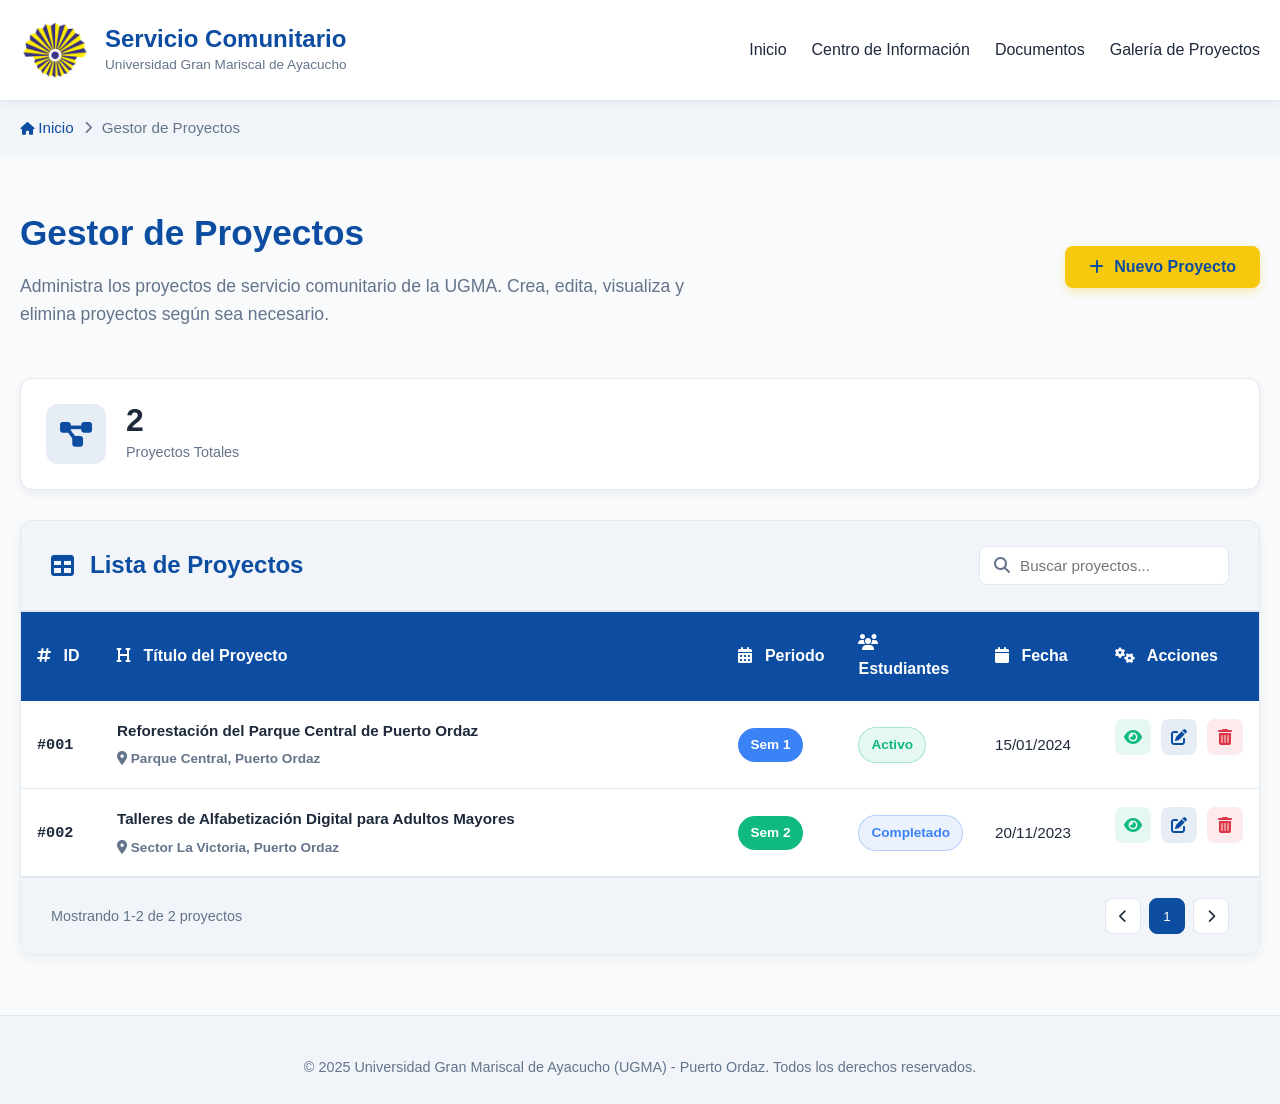
==== views/dashboard.html @ 701e0dde "feat: agregar páginas principales de la aplicación (documentos, proyectos, información, inicio de se" ====
<!DOCTYPE html>
<html lang="es">
<head>
    <meta charset="UTF-8">
    <meta name="viewport" content="width=device-width, initial-scale=1.0">
    
    <link rel="stylesheet" href="https://cdnjs.cloudflare.com/ajax/libs/font-awesome/6.4.0/css/all.min.css">
    <link rel="stylesheet" href="../styles/pages/dashboard.css">

    <link rel="icon" type="image/png" href="../public/ugma-logo.png"/>

    <title>Gestor de Proyectos - Servicio Comunitario UGMA</title>
</head>
<body>
    <!-- Header & Navigation -->
    <header>
        <div class="container">
            <div class="header-content">
                <div class="logo-section">
                    <div class="logo">
                        <img src="../public/ugma-logo.png" alt="UGMA Logo">
                    </div>

                    <div class="header-title">
                        <h1>Servicio Comunitario</h1>
                        <p>Universidad Gran Mariscal de Ayacucho</p>
                    </div>
                </div>
                
                <button class="mobile-menu-btn" id="mobileMenuBtn">
                    <i class="fas fa-bars"></i>
                </button>
                
                <nav id="mainNav">
                    <ul>
                        <li><a href="index.html">Inicio</a></li>
                        <li><a href="information.html">Centro de Información</a></li>
                        <li><a href="documents.html" class="active">Documentos</a></li>
                        <li><a href="projects.html">Galería de Proyectos</a></li>
                    </ul>
                </nav>
            </div>
        </div>
    </header>

    <!-- Breadcrumb -->
    <section class="breadcrumb">
        <div class="container">
            <div class="breadcrumb-content">
                <a href="index.html"><i class="fas fa-home"></i> Inicio</a>
                <i class="fas fa-chevron-right"></i>
                <span>Gestor de Proyectos</span>
            </div>
        </div>
    </section>

    <!-- Main Content -->
    <div class="container">
        <!-- Page Header -->
        <div class="page-header">
            <div class="page-title">
                <h1>Gestor de Proyectos</h1>
                <p>Administra los proyectos de servicio comunitario de la UGMA. Crea, edita, visualiza y elimina proyectos según sea necesario.</p>
            </div>
            <div>
                <button class="btn btn-primary" id="newProjectBtn">
                    <i class="fas fa-plus"></i> Nuevo Proyecto
                </button>
            </div>
        </div>

        <!-- Stats Cards -->
        <div class="stats-cards">
            <div class="stat-card">
                <div class="stat-icon total">
                    <i class="fas fa-project-diagram"></i>
                </div>
                <div class="stat-info">
                    <h3 id="totalProjects">0</h3>
                    <p>Proyectos Totales</p>
                </div>
            </div>
        </div>

        <!-- Data Table -->
        <div class="data-table-container">
            <!-- Table Header -->
            <div class="table-header">
                <div class="table-title">
                    <i class="fas fa-table"></i>
                    <h2>Lista de Proyectos</h2>
                </div>
                
                <div class="table-actions">
                    <div class="search-box">
                        <i class="fas fa-search search-icon"></i>
                        <input type="text" class="search-input" id="searchInput" placeholder="Buscar proyectos...">
                    </div>
                </div>
            </div>
            
            <!-- Table -->
            <div class="table-responsive">
                <table class="projects-table">
                    <thead>
                        <tr>
                            <th width="80px"><i class="fas fa-hashtag"></i> ID</th>
                            <th><i class="fas fa-heading"></i> Título del Proyecto</th>
                            <th width="120px"><i class="fas fa-calendar-alt"></i> Periodo</th>
                            <th width="120px"><i class="fas fa-users"></i> Estudiantes</th>
                            <th width="120px"><i class="fas fa-calendar"></i> Fecha</th>
                            <th width="150px"><i class="fas fa-cogs"></i> Acciones</th>
                        </tr>
                    </thead>
                    <tbody id="projectsTableBody">
                        <!-- Los proyectos se cargarán dinámicamente -->
                    </tbody>
                </table>
            </div>
            
            <!-- Empty State -->
            <div class="empty-state" id="emptyState" style="display: none;">
                <i class="fas fa-project-diagram"></i>
                <h3>No hay proyectos registrados</h3>
                <p>Comienza creando tu primer proyecto de servicio comunitario haciendo clic en el botón "Nuevo Proyecto".</p>
                <button class="btn btn-primary" id="createFirstProjectBtn">
                    <i class="fas fa-plus"></i> Crear Primer Proyecto
                </button>
            </div>
            
            <!-- Table Footer -->
            <div class="table-footer">
                <div class="pagination-info" id="paginationInfo">
                    Mostrando 0 de 0 proyectos
                </div>
                
                <div class="pagination" id="pagination">
                    <!-- Los botones de paginación se generarán dinámicamente -->
                </div>
            </div>
        </div>
    </div>

    <!-- Modal para eliminar proyecto -->
    <div class="modal" id="deleteModal">
        <div class="modal-content">
            <div class="modal-header">
                <h3><i class="fas fa-trash-alt"></i> Confirmar Eliminación</h3>
                <button class="modal-close" id="closeDeleteModal">&times;</button>
            </div>
            
            <div class="modal-body">
                <p class="modal-message" id="deleteModalMessage">
                    ¿Está seguro que desea eliminar el proyecto "<span id="deleteProjectTitle"></span>"?
                </p>
                <p style="color: var(--accent-red); font-weight: 500; margin-top: 15px;">
                    <i class="fas fa-exclamation-triangle"></i> Advertencia: Esta acción eliminará permanentemente el proyecto y todas sus evidencias fotográficas asociadas. No se puede deshacer.
                </p>
            </div>
            
            <div class="modal-actions">
                <button class="btn btn-outline" id="cancelDeleteBtn">Cancelar</button>
                <button class="btn btn-danger" id="confirmDeleteBtn">
                    <i class="fas fa-trash-alt"></i> Eliminar Proyecto
                </button>
            </div>
        </div>
    </div>

    <!-- Modal mejorado para nuevo/editar proyecto -->
    <div class="modal" id="projectModal">
        <div class="modal-content">
            <div class="modal-header">
                <h3><i class="fas fa-edit"></i> <span id="modalTitle">Nuevo Proyecto</span></h3>
                <button class="modal-close" id="closeProjectModal">&times;</button>
            </div>
            
            <div class="steps-indicator">
                <div class="step active" data-step="1">
                    <div class="step-icon">1</div>
                    <div class="step-label">Información Básica</div>
                </div>
                <div class="step" data-step="2">
                    <div class="step-icon">2</div>
                    <div class="step-label">Miembros</div>
                </div>
                <div class="step" data-step="3">
                    <div class="step-icon">3</div>
                    <div class="step-label">Archivos</div>
                </div>
            </div>
            
            <div class="modal-body">
                <form id="projectForm">
                    <!-- Paso 1: Información básica -->
                    <div class="step-content active" data-step="1">
                        <h3 class="step-title"><i class="fas fa-info-circle"></i> Información del Proyecto</h3>
                        <p class="step-description">Complete la información básica del proyecto de servicio comunitario.</p>
                        
                        <div class="form-group">
                            <label for="projectTitle" class="required">Título del Proyecto</label>
                            <input type="text" class="form-control" id="projectTitle" placeholder="Ej: Reforestación del Parque Central" required>
                        </div>
                        
                        <div class="form-group">
                            <label for="projectDescription" class="required">Descripción</label>
                            <textarea class="form-control" id="projectDescription" placeholder="Describa los objetivos, actividades y beneficiarios del proyecto..." rows="4" required></textarea>
                        </div>
                        
                        <div class="form-row">
                            <div class="form-group">
                                <label for="academicTutor" class="required">Tutor Académico</label>
                                <input type="text" class="form-control" id="academicTutor" placeholder="Nombre del tutor académico" required>
                            </div>
                            
                            <div class="form-group">
                                <label for="industrialTutor">Tutor Industrial (opcional)</label>
                                <input type="text" class="form-control" id="industrialTutor" placeholder="Nombre del tutor industrial">
                            </div>
                        </div>
                        
                        <div class="form-row">
                            <div class="form-group">
                                <label for="projectPeriod" class="required">Periodo Académico</label>
                                <select class="form-control" id="projectPeriod" required>
                                    <option value="">Seleccione un periodo</option>
                                    <option value="2025-I">2025-I</option>
                                    <option value="2024-II">2024-II</option>
                                    <option value="2024-I">2024-I</option>
                                    <option value="2023-II">2023-II</option>
                                </select>
                            </div>
                            
                            <div class="form-group">
                                <label for="projectDate" class="required">Fecha de Inicio</label>
                                <input type="date" class="form-control" id="projectDate" required>
                            </div>
                        </div>
                    </div>
                    
                    <!-- Paso 2: Miembros -->
                    <div class="step-content" data-step="2">
                        <h3 class="step-title"><i class="fas fa-users"></i> Miembros del Proyecto</h3>
                        <p class="step-description">Agregue los estudiantes que participarán en el proyecto. Puede agregar múltiples miembros.</p>
                        
                        <div class="form-row">
                            <div class="form-group">
                                <label for="memberId" class="required">Cédula</label>
                                <input type="text" class="form-control" id="memberId" placeholder="Ej: V-25.123.456">
                            </div>
                            
                            <div class="form-group">
                                <label for="memberName" class="required">Nombre</label>
                                <input type="text" class="form-control" id="memberName" placeholder="Nombre del estudiante">
                            </div>
                        </div>
                        
                        <div class="form-row">
                            <div class="form-group">
                                <label for="memberLastName" class="required">Apellido</label>
                                <input type="text" class="form-control" id="memberLastName" placeholder="Apellido del estudiante">
                            </div>
                            
                            <div class="form-group">
                                <label for="memberCareer" class="required">Carrera</label>
                                <input type="text" class="form-control" id="memberCareer" placeholder="Ej: Ingeniería Civil">
                            </div>
                        </div>
                        
                        <div class="form-group">
                            <button type="button" class="btn btn-outline" id="addMemberBtn" style="width: 100%;">
                                <i class="fas fa-user-plus"></i> Agregar Miembro
                            </button>
                        </div>
                        
                        <div class="members-list" id="membersList">
                            <div class="member-item member-item-header">
                                <div>Cédula</div>
                                <div>Nombre</div>
                                <div>Carrera</div>
                                <div>Acción</div>
                            </div>
                            <!-- Los miembros se agregarán aquí dinámicamente -->
                        </div>
                    </div>
                    
                    <!-- Paso 3: Archivos -->
                    <div class="step-content" data-step="3">
                        <h3 class="step-title"><i class="fas fa-file-upload"></i> Documentos y Evidencias</h3>
                        <p class="step-description">Suba los documentos del proyecto y evidencias fotográficas.</p>
                        
                        <div class="form-group">
                            <label>Documentos del Proyecto (PDF o Word)</label>
                            <div class="file-upload-area" id="documentUploadArea">
                                <i class="fas fa-file-alt"></i>
                                <p>Arrastre y suelte los archivos aquí o haga clic para seleccionar</p>
                                <div class="file-types">Formatos aceptados: .pdf, .doc, .docx</div>
                                <input type="file" id="documentInput" multiple accept=".pdf,.doc,.docx" style="display: none;">
                            </div>
                            <div class="file-list" id="documentList"></div>
                        </div>
                        
                        <div class="form-group">
                            <label>Evidencias Fotográficas</label>
                            <div class="file-upload-area" id="imageUploadArea">
                                <i class="fas fa-images"></i>
                                <p>Arrastre y suelte las imágenes aquí o haga clic para seleccionar</p>
                                <div class="file-types">Formatos aceptados: .jpg, .jpeg, .png, .gif</div>
                                <input type="file" id="imageInput" multiple accept="image/*" style="display: none;">
                            </div>
                            <div class="images-preview" id="imagesPreview"></div>
                        </div>
                    </div>
                    
                    <input type="hidden" id="projectId">
                </form>
            </div>
            
            <div class="modal-actions">
                <div class="step-counter" id="stepCounter">
                    Paso <span id="currentStep">1</span> de 3
                </div>
                <div class="action-buttons">
                    <button class="btn btn-outline" id="prevStepBtn" style="display: none;">
                        <i class="fas fa-arrow-left"></i> Anterior
                    </button>
                    <button class="btn btn-outline" id="cancelProjectBtn">Cancelar</button>
                    <button class="btn btn-primary" id="nextStepBtn">
                        Siguiente <i class="fas fa-arrow-right"></i>
                    </button>
                    <button class="btn btn-primary" id="saveProjectBtn" style="display: none;">
                        <i class="fas fa-save"></i> Guardar Proyecto
                    </button>
                </div>
            </div>
        </div>
    </div>

    <!-- Footer -->
    <footer class="footer">
        <div class="footer-bottom">
            &copy; 2025 Universidad Gran Mariscal de Ayacucho (UGMA) - Puerto Ordaz. Todos los derechos reservados.
        </div>
    </footer>

    <script type="module" src="../src/pages/dashboard.js"></script>
</body>
</html>
---- styles/pages/dashboard.css ----
* {
    margin: 0;
    padding: 0;
    box-sizing: border-box;
    font-family: 'Segoe UI', Tahoma, Geneva, Verdana, sans-serif;
}

:root {
    --primary-light: #f8fafc;
    --secondary-light: #f1f5f9;
    --card-light: #ffffff;
    --accent-yellow: #f6c90e;
    --accent-blue: #0d4da1;
    --accent-green: #0a7c4d;
    --accent-red: #dc3545;
    --text-dark: #1e293b;
    --text-muted: #64748b;
    --border-color: #e2e8f0;
    --shadow-light: rgba(0, 0, 0, 0.05);
    --shadow-medium: rgba(0, 0, 0, 0.08);
    --semestre-1: #3b82f6;
    --semestre-2: #10b981;
    --semestre-3: #8b5cf6;
    --semestre-4: #f59e0b;
    --status-active: #10b981;
    --status-completed: #3b82f6;
    --status-draft: #6b7280;
}

body {
    background-color: var(--primary-light);
    color: var(--text-dark);
    line-height: 1.6;
    min-height: 100vh;
}

.container {
    max-width: 1400px;
    margin: 0 auto;
    padding: 0 20px;
}

/* Header & Navigation */
header {
    background-color: var(--card-light);
    color: var(--text-dark);
    padding: 15px 0;
    border-bottom: 1px solid var(--border-color);
    box-shadow: 0 2px 10px var(--shadow-light);
    position: sticky;
    top: 0;
    z-index: 1000;
}

.header-content {
    display: flex;
    justify-content: space-between;
    align-items: center;
}

.logo-section {
    display: flex;
    align-items: center;
    gap: 15px;
}

.logo {
    width: 70px;
    height: 70px;
    border-radius: 10px;
    display: flex;
    align-items: center;
    justify-content: center;
}

.logo img {
    max-width: 100%;
    height: auto;
}

.header-title h1 {
    color: var(--accent-blue);
    font-size: 1.5rem;
    line-height: 1.2;
}

.header-title p {
    color: var(--text-muted);
    font-size: 0.85rem;
}

nav ul {
    display: flex;
    list-style: none;
    gap: 25px;
}

nav a {
    text-decoration: none;
    color: var(--text-dark);
    font-weight: 500;
    font-size: 1rem;
    transition: color 0.3s;
    position: relative;
}

nav a:hover {
    color: var(--accent-blue);
}

nav a::after {
    content: '';
    position: absolute;
    bottom: -5px;
    left: 0;
    width: 0;
    height: 2px;
    background-color: var(--accent-yellow);
    transition: width 0.3s;
}

nav a:hover::after {
    width: 100%;
}

.nav-cta {
    background-color: var(--accent-blue);
    color: white;
    padding: 8px 20px;
    border-radius: 8px;
    transition: all 0.3s;
}

.nav-cta:hover {
    color: white;
}

.mobile-menu-btn {
    display: none;
    background: none;
    border: none;
    font-size: 1.5rem;
    color: var(--accent-blue);
    cursor: pointer;
}

/* Breadcrumb */
.breadcrumb {
    background-color: var(--secondary-light);
    padding: 15px 0;
    margin-bottom: 30px;
}

.breadcrumb-content {
    display: flex;
    align-items: center;
    gap: 10px;
    color: var(--text-muted);
    font-size: 0.95rem;
}

.breadcrumb a {
    color: var(--accent-blue);
    text-decoration: none;
    transition: color 0.3s;
}

.breadcrumb a:hover {
    text-decoration: underline;
}

.breadcrumb i {
    font-size: 0.8rem;
}

/* Page Header */
.page-header {
    display: flex;
    justify-content: space-between;
    align-items: center;
    margin-bottom: 30px;
    padding: 20px 0;
}

.page-title h1 {
    color: var(--accent-blue);
    font-size: 2.2rem;
    margin-bottom: 10px;
}

.page-title p {
    color: var(--text-muted);
    font-size: 1.1rem;
    max-width: 700px;
}

/* Buttons */
.btn {
    padding: 12px 24px;
    border: none;
    border-radius: 8px;
    font-weight: 600;
    cursor: pointer;
    font-size: 1rem;
    transition: all 0.3s;
    display: inline-flex;
    align-items: center;
    justify-content: center;
    gap: 10px;
}

.btn-primary {
    background-color: var(--accent-yellow);
    color: var(--accent-blue);
    box-shadow: 0 4px 10px rgba(246, 201, 14, 0.3);
}

.btn-primary:hover {
    background-color: var(--accent-blue);
    color: var(--primary-light);
    box-shadow: 0 4px 10px rgba(13, 77, 161, 0.2);
}

.btn-secondary {
    background-color: var(--accent-blue);
    color: white;
    box-shadow: 0 4px 10px rgba(13, 77, 161, 0.2);
}

.btn-secondary:hover {
    background-color: var(--accent-yellow);
    color: var(--accent-blue);
    transform: translateY(-3px);
    box-shadow: 0 6px 15px rgba(246, 201, 14, 0.4);
}

.btn-danger {
    background-color: var(--accent-red);
    color: white;
}

.btn-danger:hover {
    background-color: #c82333;
    transform: translateY(-2px);
    box-shadow: 0 4px 12px rgba(0, 0, 0, 0.1);
}

.btn-outline {
    background-color: transparent;
    color: var(--accent-blue);
    border: 2px solid var(--accent-blue);
}

.btn-outline:hover {
    background-color: rgba(13, 77, 161, 0.05);
}

/* Stats Cards */
.stats-cards {
    display: grid;
    grid-template-columns: repeat(auto-fit, minmax(200px, 1fr));
    gap: 20px;
    margin-bottom: 30px;
}

.stat-card {
    background-color: var(--card-light);
    border-radius: 12px;
    padding: 25px;
    border: 1px solid var(--border-color);
    box-shadow: 0 4px 8px var(--shadow-light);
    display: flex;
    align-items: center;
    gap: 20px;
    transition: all 0.3s;
}

.stat-card:hover {
    transform: translateY(-3px);
    box-shadow: 0 6px 12px var(--shadow-medium);
}

.stat-icon {
    width: 60px;
    height: 60px;
    border-radius: 12px;
    display: flex;
    align-items: center;
    justify-content: center;
    font-size: 1.8rem;
}

.stat-icon.total {
    background-color: rgba(13, 77, 161, 0.1);
    color: var(--accent-blue);
}

.stat-info h3 {
    font-size: 2rem;
    font-weight: 700;
    color: var(--text-dark);
    line-height: 1;
    margin-bottom: 5px;
}

.stat-info p {
    color: var(--text-muted);
    font-size: 0.9rem;
}

/* Data Table Container */
.data-table-container {
    background-color: var(--card-light);
    border-radius: 12px;
    box-shadow: 0 4px 12px var(--shadow-light);
    border: 1px solid var(--border-color);
    overflow: hidden;
    margin-bottom: 60px;
}

/* Table Header */
.table-header {
    display: flex;
    justify-content: space-between;
    align-items: center;
    padding: 25px 30px;
    border-bottom: 2px solid var(--border-color);
    background-color: var(--secondary-light);
}

.table-title {
    display: flex;
    align-items: center;
    gap: 15px;
}

.table-title i {
    color: var(--accent-blue);
    font-size: 1.5rem;
}

.table-title h2 {
    color: var(--accent-blue);
    font-size: 1.5rem;
}

.table-actions {
    display: flex;
    gap: 15px;
    align-items: center;
}

.search-box {
    position: relative;
}

.search-input {
    padding: 10px 15px 10px 40px;
    border: 1px solid var(--border-color);
    border-radius: 8px;
    width: 250px;
    font-size: 0.95rem;
    color: var(--text-dark);
    background-color: white;
    transition: all 0.3s;
}

.search-input:focus {
    outline: none;
    border-color: var(--accent-blue);
    box-shadow: 0 0 0 3px rgba(13, 77, 161, 0.1);
}

.search-icon {
    position: absolute;
    left: 15px;
    top: 50%;
    transform: translateY(-50%);
    color: var(--text-muted);
}

/* Table */
.projects-table {
    width: 100%;
    border-collapse: collapse;
}

.projects-table thead {
    background-color: var(--accent-blue);
}

.projects-table th {
    padding: 18px 16px;
    text-align: left;
    font-weight: 600;
    color: white;
    font-size: 1rem;
    border-bottom: 2px solid var(--accent-blue);
}

.projects-table th i {
    margin-right: 8px;
}

.projects-table tbody tr {
    background-color: var(--card-light);
    border-bottom: 1px solid var(--border-color);
    transition: all 0.2s;
}

.projects-table tbody tr:hover {
    background-color: var(--secondary-light);
}

.projects-table td {
    padding: 18px 16px;
    color: var(--text-dark);
    font-size: 0.95rem;
    vertical-align: middle;
}

/* Column-specific styles */
.project-id {
    font-weight: 600;
    color: var(--accent-blue);
    font-family: 'Courier New', monospace;
}

.project-title {
    font-weight: 600;
    color: var(--text-dark);
}

.project-title a {
    color: inherit;
    text-decoration: none;
    transition: color 0.3s;
}

.project-title a:hover {
    color: var(--accent-blue);
    text-decoration: underline;
}

.semester-badge {
    display: inline-block;
    padding: 6px 12px;
    border-radius: 20px;
    font-size: 0.85rem;
    font-weight: 600;
    color: white;
}

.semestre-1 {
    background-color: var(--semestre-1);
}

.semestre-2 {
    background-color: var(--semestre-2);
}

.semestre-3 {
    background-color: var(--semestre-3);
}

.semestre-4 {
    background-color: var(--semestre-4);
}

.status-badge {
    display: inline-block;
    padding: 6px 12px;
    border-radius: 20px;
    font-size: 0.85rem;
    font-weight: 600;
}

.status-active {
    background-color: rgba(16, 185, 129, 0.1);
    color: var(--status-active);
    border: 1px solid rgba(16, 185, 129, 0.3);
}

.status-completed {
    background-color: rgba(59, 130, 246, 0.1);
    color: var(--status-completed);
    border: 1px solid rgba(59, 130, 246, 0.3);
}

.status-draft {
    background-color: rgba(107, 114, 128, 0.1);
    color: var(--status-draft);
    border: 1px solid rgba(107, 114, 128, 0.3);
}

.date-cell {
    color: var(--text-muted);
    font-size: 0.9rem;
}

.actions-cell {
    display: flex;
    gap: 10px;
}

.action-btn {
    width: 36px;
    height: 36px;
    border-radius: 8px;
    border: none;
    cursor: pointer;
    display: flex;
    align-items: center;
    justify-content: center;
    transition: all 0.3s;
    font-size: 1rem;
}

.edit-btn {
    background-color: rgba(13, 77, 161, 0.1);
    color: var(--accent-blue);
}

.edit-btn:hover {
    background-color: var(--accent-blue);
    color: white;
    transform: translateY(-2px);
}

.delete-btn {
    background-color: rgba(220, 53, 69, 0.1);
    color: var(--accent-red);
}

.delete-btn:hover {
    background-color: var(--accent-red);
    color: white;
    transform: translateY(-2px);
}

.view-btn {
    background-color: rgba(16, 185, 129, 0.1);
    color: var(--status-active);
}

.view-btn:hover {
    background-color: var(--status-active);
    color: white;
    transform: translateY(-2px);
}

/* Table Footer */
.table-footer {
    display: flex;
    justify-content: space-between;
    align-items: center;
    padding: 20px 30px;
    border-top: 1px solid var(--border-color);
    background-color: var(--secondary-light);
}

.pagination-info {
    color: var(--text-muted);
    font-size: 0.9rem;
}

.pagination {
    display: flex;
    gap: 8px;
}

.pagination-btn {
    width: 36px;
    height: 36px;
    border-radius: 8px;
    border: 1px solid var(--border-color);
    background-color: white;
    color: var(--text-dark);
    cursor: pointer;
    display: flex;
    align-items: center;
    justify-content: center;
    transition: all 0.3s;
}

.pagination-btn:hover {
    background-color: var(--secondary-light);
    border-color: var(--accent-blue);
}

.pagination-btn.active {
    background-color: var(--accent-blue);
    color: white;
    border-color: var(--accent-blue);
}

/* Empty State */
.empty-state {
    text-align: center;
    padding: 60px 20px;
}

.empty-state i {
    font-size: 4rem;
    color: var(--border-color);
    margin-bottom: 20px;
}

.empty-state h3 {
    color: var(--text-dark);
    margin-bottom: 10px;
    font-size: 1.5rem;
}

.empty-state p {
    color: var(--text-muted);
    max-width: 500px;
    margin: 0 auto 30px;
}

/* Footer */
.footer {
    background-color: var(--secondary-light);
    padding: 40px 0 25px;
    border-top: 1px solid var(--border-color);
}

.footer-bottom {
    text-align: center;
    color: var(--text-muted);
    font-size: 0.9rem;
}

/* Modal mejorado */
.modal {
    display: none;
    position: fixed;
    top: 0;
    left: 0;
    width: 100%;
    height: 100%;
    background-color: rgba(0, 0, 0, 0.5);
    z-index: 2000;
    justify-content: center;
    align-items: center;
    padding: 20px;
    overflow-y: auto;
}

.modal.active {
    display: flex;
}

.modal-content {
    background-color: var(--card-light);
    border-radius: 12px;
    width: 100%;
    max-width: 800px;
    max-height: 90vh;
    box-shadow: 0 10px 30px rgba(0, 0, 0, 0.2);
    overflow: hidden;
    animation: modalFadeIn 0.3s ease-out;
    display: flex;
    flex-direction: column;
}

@keyframes modalFadeIn {
    from {
        opacity: 0;
        transform: translateY(-30px);
    }
    to {
        opacity: 1;
        transform: translateY(0);
    }
}

.modal-header {
    display: flex;
    justify-content: space-between;
    align-items: center;
    padding: 20px 30px;
    border-bottom: 1px solid var(--border-color);
    background-color: var(--secondary-light);
    flex-shrink: 0;
}

.modal-header h3 {
    color: var(--accent-blue);
    font-size: 1.4rem;
    display: flex;
    align-items: center;
    gap: 10px;
}

.modal-close {
    background: none;
    border: none;
    font-size: 1.5rem;
    color: var(--text-muted);
    cursor: pointer;
    transition: color 0.3s;
    width: 36px;
    height: 36px;
    display: flex;
    align-items: center;
    justify-content: center;
    border-radius: 50%;
}

.modal-close:hover {
    background-color: rgba(0, 0, 0, 0.05);
    color: var(--accent-red);
}

/* Steps indicator */
.steps-indicator {
    display: flex;
    justify-content: space-between;
    padding: 20px 30px;
    border-bottom: 1px solid var(--border-color);
    background-color: var(--primary-light);
    flex-shrink: 0;
}

.step {
    display: flex;
    flex-direction: column;
    align-items: center;
    flex: 1;
    position: relative;
}

.step:not(:last-child)::after {
    content: '';
    position: absolute;
    top: 15px;
    left: 50%;
    width: 100%;
    height: 2px;
    background-color: var(--border-color);
    z-index: 1;
}

.step.complete:not(:last-child)::after {
    background-color: var(--accent-green);
}

.step-icon {
    width: 40px;
    height: 40px;
    border-radius: 50%;
    background-color: var(--border-color);
    color: var(--text-muted);
    display: flex;
    align-items: center;
    justify-content: center;
    font-weight: 600;
    z-index: 2;
    transition: all 0.3s;
}

.step.active .step-icon {
    background-color: var(--accent-blue);
    color: white;
    box-shadow: 0 0 0 4px rgba(13, 77, 161, 0.1);
}

.step.complete .step-icon {
    background-color: var(--accent-green);
    color: white;
}

.step-label {
    margin-top: 8px;
    font-size: 0.85rem;
    color: var(--text-muted);
    text-align: center;
    font-weight: 500;
}

.step.active .step-label {
    color: var(--accent-blue);
    font-weight: 600;
}

.step.complete .step-label {
    color: var(--accent-green);
}

.modal-body {
    padding: 30px;
    overflow-y: auto;
    flex-grow: 1;
}

.step-content {
    display: none;
}

.step-content.active {
    display: block;
    animation: fadeIn 0.3s ease-out;
}

@keyframes fadeIn {
    from {
        opacity: 0;
        transform: translateY(10px);
    }
    to {
        opacity: 1;
        transform: translateY(0);
    }
}

.step-title {
    color: var(--accent-blue);
    font-size: 1.3rem;
    margin-bottom: 20px;
    display: flex;
    align-items: center;
    gap: 10px;
}

.step-description {
    color: var(--text-muted);
    margin-bottom: 25px;
    line-height: 1.5;
}

/* Form Styles mejorados */
.form-group {
    margin-bottom: 20px;
}

.form-group label {
    display: block;
    margin-bottom: 8px;
    color: var(--text-dark);
    font-weight: 500;
    font-size: 0.95rem;
}

.form-group label.required::after {
    content: ' *';
    color: var(--accent-red);
}

.form-control {
    width: 100%;
    padding: 12px 15px;
    border: 1px solid var(--border-color);
    border-radius: 8px;
    font-size: 1rem;
    color: var(--text-dark);
    background-color: white;
    transition: all 0.3s;
}

.form-control:focus {
    outline: none;
    border-color: var(--accent-blue);
    box-shadow: 0 0 0 3px rgba(13, 77, 161, 0.1);
}

.form-row {
    display: grid;
    grid-template-columns: 1fr 1fr;
    gap: 20px;
}

textarea.form-control {
    min-height: 120px;
    resize: vertical;
}

/* Members list */
.members-list {
    margin-top: 10px;
    border: 1px solid var(--border-color);
    border-radius: 8px;
    overflow: hidden;
}

.member-item {
    display: grid;
    grid-template-columns: 1fr 1fr 1fr auto;
    gap: 15px;
    padding: 15px;
    border-bottom: 1px solid var(--border-color);
    align-items: center;
}

.member-item:last-child {
    border-bottom: none;
}

.member-item-header {
    background-color: var(--secondary-light);
    font-weight: 600;
    color: var(--text-dark);
}

.remove-member {
    background: none;
    border: none;
    color: var(--accent-red);
    cursor: pointer;
    width: 30px;
    height: 30px;
    border-radius: 50%;
    display: flex;
    align-items: center;
    justify-content: center;
    transition: background-color 0.3s;
}

.remove-member:hover {
    background-color: rgba(220, 53, 69, 0.1);
}

/* File upload */
.file-upload-area {
    border: 2px dashed var(--border-color);
    border-radius: 8px;
    padding: 40px 20px;
    text-align: center;
    cursor: pointer;
    transition: all 0.3s;
    margin-bottom: 20px;
}

.file-upload-area:hover {
    border-color: var(--accent-blue);
    background-color: rgba(13, 77, 161, 0.02);
}

.file-upload-area i {
    font-size: 3rem;
    color: var(--border-color);
    margin-bottom: 15px;
}

.file-upload-area p {
    color: var(--text-muted);
    margin-bottom: 10px;
}

.file-upload-area .file-types {
    font-size: 0.85rem;
    color: var(--text-muted);
}

.file-list {
    margin-top: 20px;
}

.file-item {
    display: flex;
    justify-content: space-between;
    align-items: center;
    padding: 12px 15px;
    background-color: var(--secondary-light);
    border-radius: 8px;
    margin-bottom: 10px;
}

.file-info {
    display: flex;
    align-items: center;
    gap: 10px;
}

.file-icon {
    color: var(--accent-blue);
    font-size: 1.2rem;
}

.remove-file {
    background: none;
    border: none;
    color: var(--accent-red);
    cursor: pointer;
}

/* Image preview */
.images-preview {
    display: grid;
    grid-template-columns: repeat(auto-fill, minmax(100px, 1fr));
    gap: 10px;
    margin-top: 20px;
}

.image-preview-item {
    position: relative;
    border-radius: 8px;
    overflow: hidden;
    aspect-ratio: 1;
}

.image-preview-item img {
    width: 100%;
    height: 100%;
    object-fit: cover;
}

.remove-image {
    position: absolute;
    top: 5px;
    right: 5px;
    background-color: rgba(220, 53, 69, 0.9);
    color: white;
    border: none;
    width: 24px;
    height: 24px;
    border-radius: 50%;
    display: flex;
    align-items: center;
    justify-content: center;
    cursor: pointer;
    font-size: 0.8rem;
}

/* Modal actions mejorados */
.modal-actions {
    display: flex;
    justify-content: space-between;
    padding: 20px 30px;
    border-top: 1px solid var(--border-color);
    background-color: var(--secondary-light);
    flex-shrink: 0;
}

.modal-actions .btn {
    min-width: 120px;
}

.action-buttons {
    display: flex;
    gap: 15px;
}

/* Modal para eliminar proyecto (original) */
#deleteModal .modal-content {
    max-width: 500px;
}

.modal-message {
    color: var(--text-dark);
    font-size: 1.1rem;
    margin-bottom: 30px;
    line-height: 1.6;
}

#deleteModal .modal-actions {
    justify-content: flex-end;
}

/* JSON Preview */
.json-preview {
    position: fixed;
    bottom: 20px;
    right: 20px;
    background: #1e293b;
    color: #e2e8f0;
    padding: 15px;
    border-radius: 8px;
    max-width: 400px;
    max-height: 300px;
    overflow: auto;
    font-family: 'Courier New', monospace;
    font-size: 12px;
    z-index: 9999;
    box-shadow: 0 4px 12px rgba(0,0,0,0.3);
    border-left: 4px solid var(--accent-yellow);
}

.json-preview-header {
    display: flex;
    justify-content: space-between;
    align-items: center;
    margin-bottom: 10px;
}

.json-preview-title {
    color: var(--accent-yellow);
    font-weight: bold;
}

.json-preview-close {
    background: none;
    border: none;
    color: #fff;
    cursor: pointer;
    font-size: 16px;
}

.json-preview-footer {
    margin-top: 10px;
    font-size: 10px;
    color: #94a3b8;
}

/* Responsive Design */
@media (max-width: 992px) {
    .form-row {
        grid-template-columns: 1fr;
    }
    
    .search-input {
        width: 200px;
    }
}

@media (max-width: 768px) {
    .header-content {
        flex-direction: column;
        gap: 15px;
    }
    
    nav ul {
        display: none;
        flex-direction: column;
        position: absolute;
        top: 100%;
        left: 0;
        width: 100%;
        background-color: var(--card-light);
        padding: 20px;
        box-shadow: 0 5px 15px var(--shadow-medium);
        border-top: 1px solid var(--border-color);
    }
    
    nav.active ul {
        display: flex;
    }
    
    .mobile-menu-btn {
        display: block;
        position: absolute;
        right: 20px;
        top: 20px;
    }
    
    .page-header {
        flex-direction: column;
        align-items: flex-start;
        gap: 20px;
    }
    
    .table-header {
        flex-direction: column;
        align-items: flex-start;
        gap: 20px;
    }
    
    .table-actions {
        width: 100%;
        justify-content: space-between;
    }
    
    .search-input {
        width: 100%;
    }
    
    .projects-table {
        display: block;
        overflow-x: auto;
    }
    
    .table-footer {
        flex-direction: column;
        gap: 20px;
        align-items: flex-start;
    }
    
    .pagination {
        align-self: flex-end;
    }
    
    .footer-content {
        flex-direction: column;
        gap: 25px;
        text-align: center;
    }
    
    .footer-links {
        flex-wrap: wrap;
        justify-content: center;
    }
    
    /* Modal responsive */
    .modal-content {
        max-height: 95vh;
        margin: 10px;
    }
    
    .modal-header {
        padding: 15px 20px;
    }
    
    .steps-indicator {
        padding: 15px 20px;
    }
    
    .step-label {
        font-size: 0.75rem;
    }
    
    .modal-body {
        padding: 20px;
    }
    
    .member-item {
        grid-template-columns: 1fr;
        gap: 10px;
    }
    
    .member-item-header {
        display: none;
    }
    
    .modal-actions {
        padding: 15px 20px;
        flex-direction: column;
        gap: 15px;
    }
    
    .action-buttons {
        width: 100%;
        justify-content: space-between;
    }
    
    .modal-actions .btn {
        flex: 1;
        min-width: auto;
    }
    
    .json-preview {
        max-width: 300px;
        max-height: 250px;
        bottom: 10px;
        right: 10px;
        left: 10px;
        margin: 0 auto;
    }
}

@media (max-width: 576px) {
    .stats-cards {
        grid-template-columns: 1fr;
    }
    
    .step-icon {
        width: 32px;
        height: 32px;
        font-size: 0.9rem;
    }
    
    .step:not(:last-child)::after {
        top: 11px;
    }
    
    .step-title {
        font-size: 1.1rem;
    }
    
    .images-preview {
        grid-template-columns: repeat(auto-fill, minmax(80px, 1fr));
    }
    
    .actions-cell {
        flex-wrap: wrap;
    }
}

/* Estilos adicionales para scrollbar */
.modal-body::-webkit-scrollbar {
    width: 6px;
}

.modal-body::-webkit-scrollbar-track {
    background: var(--secondary-light);
}

.modal-body::-webkit-scrollbar-thumb {
    background: var(--border-color);
    border-radius: 3px;
}

.modal-body::-webkit-scrollbar-thumb:hover {
    background: var(--text-muted);
}

.json-preview::-webkit-scrollbar {
    width: 6px;
}

.json-preview::-webkit-scrollbar-track {
    background: #0f172a;
}

.json-preview::-webkit-scrollbar-thumb {
    background: #334155;
    border-radius: 3px;
}

.json-preview::-webkit-scrollbar-thumb:hover {
    background: #475569;
}
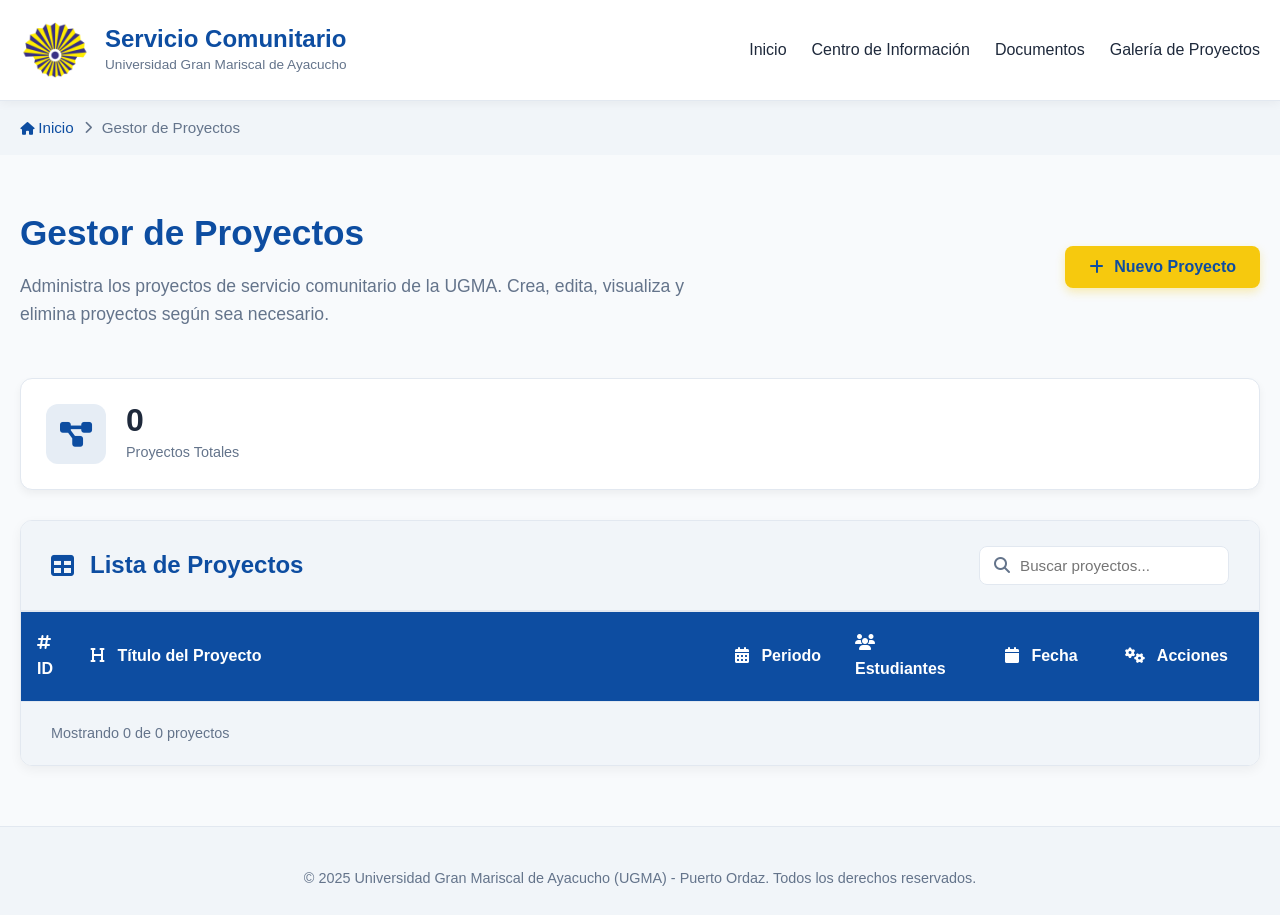
==== commit 4fb118ea: "feat: Implementar el panel y las páginas de inicio de sesión con gestión de proyectos, servicios de " ====
--- a/views/dashboard.html
+++ b/views/dashboard.html
@@ -104,10 +104,10 @@
                 <table class="projects-table">
                     <thead>
                         <tr>
-                            <th width="80px"><i class="fas fa-hashtag"></i> ID</th>
+                            <th width="10px"><i class="fas fa-hashtag"></i> ID</th>
                             <th><i class="fas fa-heading"></i> Título del Proyecto</th>
                             <th width="120px"><i class="fas fa-calendar-alt"></i> Periodo</th>
-                            <th width="120px"><i class="fas fa-users"></i> Estudiantes</th>
+                            <th width="150px"><i class="fas fa-users"></i> Estudiantes</th>
                             <th width="120px"><i class="fas fa-calendar"></i> Fecha</th>
                             <th width="150px"><i class="fas fa-cogs"></i> Acciones</th>
                         </tr>
@@ -123,9 +123,6 @@
                 <i class="fas fa-project-diagram"></i>
                 <h3>No hay proyectos registrados</h3>
                 <p>Comienza creando tu primer proyecto de servicio comunitario haciendo clic en el botón "Nuevo Proyecto".</p>
-                <button class="btn btn-primary" id="createFirstProjectBtn">
-                    <i class="fas fa-plus"></i> Crear Primer Proyecto
-                </button>
             </div>
             
             <!-- Table Footer -->
@@ -146,7 +143,7 @@
         <div class="modal-content">
             <div class="modal-header">
                 <h3><i class="fas fa-trash-alt"></i> Confirmar Eliminación</h3>
-                <button class="modal-close" id="closeDeleteModal">&times;</button>
+                <button class="modal-close" id="closeDeleteModalBtn">&times;</button>
             </div>
             
             <div class="modal-body">
@@ -159,7 +156,7 @@
             </div>
             
             <div class="modal-actions">
-                <button class="btn btn-outline" id="cancelDeleteBtn">Cancelar</button>
+                <button class="btn btn-outline" id="cancelDeleteBtn" style="margin-right: 10px;">Cancelar</button>
                 <button class="btn btn-danger" id="confirmDeleteBtn">
                     <i class="fas fa-trash-alt"></i> Eliminar Proyecto
                 </button>
@@ -209,8 +206,8 @@
                         
                         <div class="form-row">
                             <div class="form-group">
-                                <label for="academicTutor" class="required">Tutor Académico</label>
-                                <input type="text" class="form-control" id="academicTutor" placeholder="Nombre del tutor académico" required>
+                                <label for="academicTutor">Tutor Académico (Opcional)</label>
+                                <input type="text" class="form-control" id="academicTutor" placeholder="Nombre del tutor académico">
                             </div>
                             
                             <div class="form-group">
@@ -225,6 +222,7 @@
                                 <select class="form-control" id="projectPeriod" required>
                                     <option value="">Seleccione un periodo</option>
                                     <option value="2025-I">2025-I</option>
+                                    <option value="2025-II">2025-II</option>
                                     <option value="2024-II">2024-II</option>
                                     <option value="2024-I">2024-I</option>
                                     <option value="2023-II">2023-II</option>
@@ -324,10 +322,13 @@
                     <button class="btn btn-outline" id="prevStepBtn" style="display: none;">
                         <i class="fas fa-arrow-left"></i> Anterior
                     </button>
+
                     <button class="btn btn-outline" id="cancelProjectBtn">Cancelar</button>
+
                     <button class="btn btn-primary" id="nextStepBtn">
                         Siguiente <i class="fas fa-arrow-right"></i>
                     </button>
+
                     <button class="btn btn-primary" id="saveProjectBtn" style="display: none;">
                         <i class="fas fa-save"></i> Guardar Proyecto
                     </button>
--- a/styles/pages/dashboard.css
+++ b/styles/pages/dashboard.css
@@ -18,10 +18,6 @@
     --border-color: #e2e8f0;
     --shadow-light: rgba(0, 0, 0, 0.05);
     --shadow-medium: rgba(0, 0, 0, 0.08);
-    --semestre-1: #3b82f6;
-    --semestre-2: #10b981;
-    --semestre-3: #8b5cf6;
-    --semestre-4: #f59e0b;
     --status-active: #10b981;
     --status-completed: #3b82f6;
     --status-draft: #6b7280;
@@ -442,55 +438,56 @@
     text-decoration: underline;
 }
 
-.semester-badge {
-    display: inline-block;
-    padding: 6px 12px;
-    border-radius: 20px;
-    font-size: 0.85rem;
-    font-weight: 600;
+.members-cell {
+    text-align: center;
+}
+
+/* tooltip */
+.tooltip {
+    position: relative;
+    cursor: pointer; /* Cambia el cursor para indicar que hay info extra */
+}
+
+/* La caja del tooltip (invisible por defecto) */
+.tooltip::after {
+    content: attr(data-tooltip);
+    position: absolute;
+    bottom: 80%;
+    left: 50%;
+    transform: translateX(-50%) translateY(10px);
+    background-color: var(--text-dark);
     color: white;
-}
-
-.semestre-1 {
-    background-color: var(--semestre-1);
-}
-
-.semestre-2 {
-    background-color: var(--semestre-2);
-}
-
-.semestre-3 {
-    background-color: var(--semestre-3);
-}
-
-.semestre-4 {
-    background-color: var(--semestre-4);
-}
-
-.status-badge {
-    display: inline-block;
-    padding: 6px 12px;
-    border-radius: 20px;
-    font-size: 0.85rem;
-    font-weight: 600;
-}
-
-.status-active {
-    background-color: rgba(16, 185, 129, 0.1);
-    color: var(--status-active);
-    border: 1px solid rgba(16, 185, 129, 0.3);
-}
-
-.status-completed {
-    background-color: rgba(59, 130, 246, 0.1);
-    color: var(--status-completed);
-    border: 1px solid rgba(59, 130, 246, 0.3);
-}
-
-.status-draft {
-    background-color: rgba(107, 114, 128, 0.1);
-    color: var(--status-draft);
-    border: 1px solid rgba(107, 114, 128, 0.3);
+    padding: 8px 12px;
+    border-radius: 4px;
+    font-size: 0.8rem;
+    white-space: nowrap; /* Mantiene los nombres en una línea */
+    opacity: 0;
+    visibility: hidden;
+    transition: all 0.2s ease;
+    z-index: 100;
+    box-shadow: 0 4px 6px rgba(0,0,0,0.1);
+}
+
+/* La flechita del tooltip */
+.tooltip::before {
+    content: "";
+    position: absolute;
+    bottom: 65%;
+    left: 50%;
+    transform: translateX(-50%);
+    border: 6px solid transparent;
+    border-top-color: var(--text-dark);
+    opacity: 0;
+    visibility: hidden;
+    transition: all 0.2s ease;
+}
+
+/* Mostrar al hacer hover */
+.tooltip:hover::after,
+.tooltip:hover::before {
+    opacity: 1;
+    visibility: visible;
+    transform: translateX(-50%) translateY(0);
 }
 
 .date-cell {
